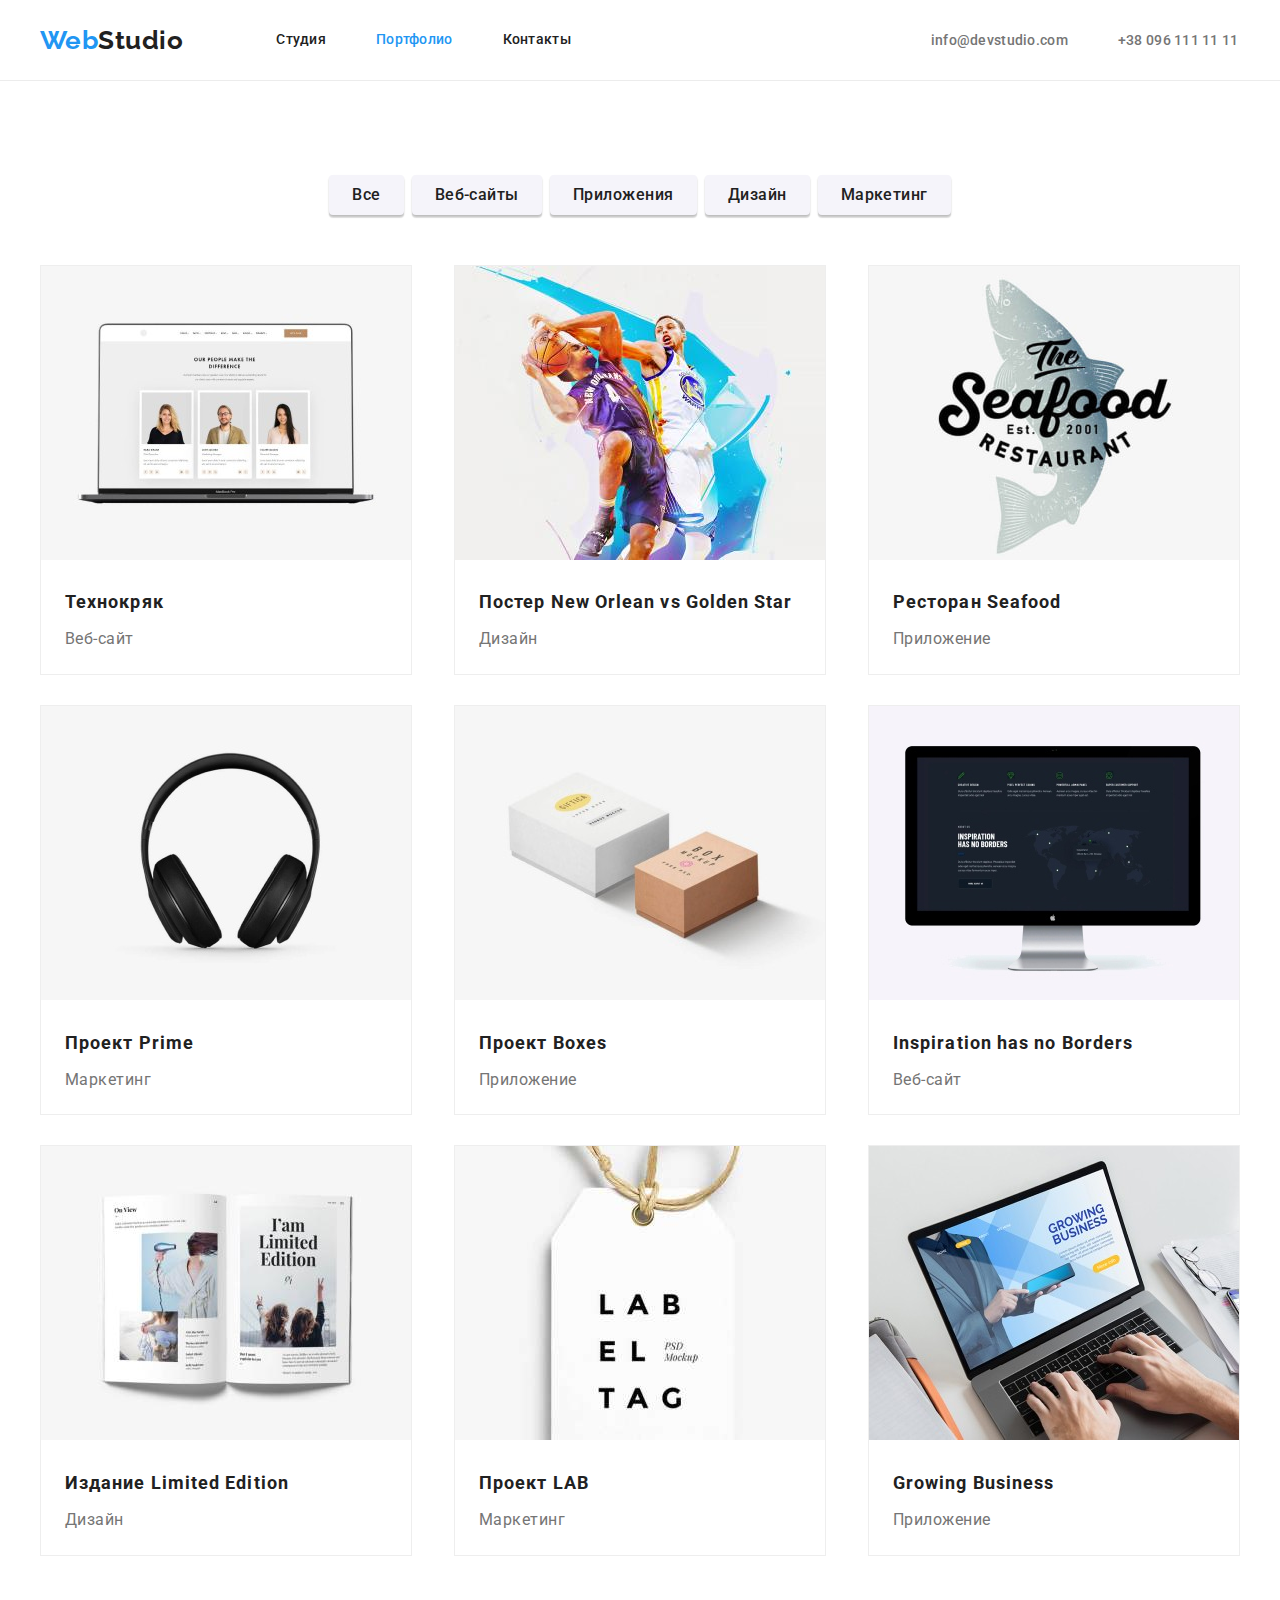
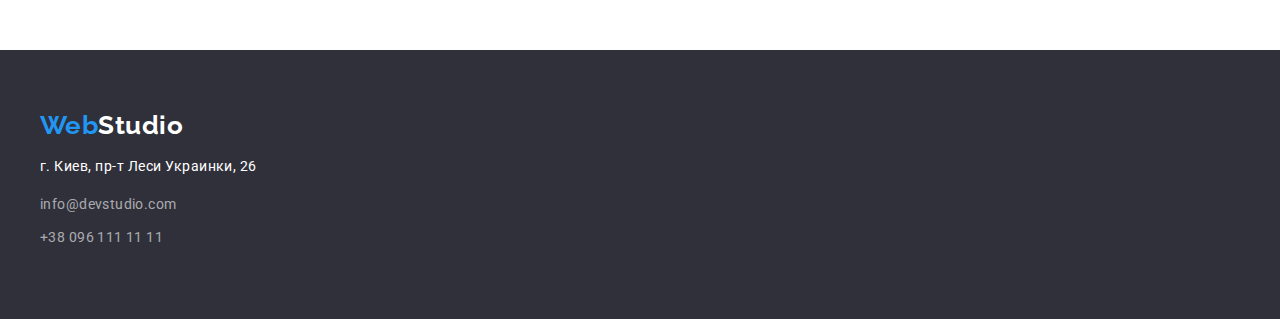
==== portfolio.html @ ea86dcca "Первый вариант сайта" ====
<!DOCTYPE html>
<html lang="en">
<head>
    <meta charset="UTF-8">
    <meta http-equiv="X-UA-Compatible" content="IE=edge">
    <meta name="viewport" content="width=device-width, initial-scale=1.0">
    <title>Portfolio</title>
    <link rel="preconnect" href="https://fonts.googleapis.com">
    <link rel="preconnect" href="https://fonts.gstatic.com" crossorigin>
    <link href="https://fonts.googleapis.com/css2?family=Raleway:wght@700&family=Roboto:wght@400;500;700;900&display=swap"
        rel="stylesheet">
    <link rel="stylesheet" href="https://cdnjs.cloudflare.com/ajax/libs/modern-normalize/1.1.0/modern-normalize.min.css">
    <link rel="stylesheet" href="./css/styles.css">
</head>
<body>
    <!-- Navigation -->
    <header>
        <div class="container main-nav">
            <nav class="site-nav">
                <a class="logo" href="./index.html">
                    <span class="title">Web</span>Studio
                </a>
                <ul class="site-nav list">
                    <li class="item">
                        <a class="link" href="./index.html">Студия</a>
                    </li>
                    <li class="item">
                        <a class="link current" href="./portfolio.html">Портфолио</a>
                    </li>
                    <li class="item">
                        <a class="link" href="">Контакты</a>
                    </li>
                </ul>
            </nav>
            <!-- Contacts -->
            <div class="contacts-container">
                <ul class="contacts contacts-info">
                    <li class="item"><a class="link" href="mailto:info@devstudio.com">info@devstudio.com</a></li>
                    <li class="item"><a class="link" href="tel:+380961111111">+38 096 111 11 11</a></li>
                </ul>
            </div>
        </div>
        <!-- Line -->
        <div class="line"></div>
    </header>
    <main>
        <!-- Main content -->
        <section>
            <!-- Filter of the main content -->
            <div class="container filters-nav">
                <ul class="filters">
                    <li class="column"><button class="tab" type="button">Все</button></li>
                    <li class="column"><button class="tab" type="button">Веб-сайты</button></li>
                    <li class="column"><button class="tab" type="button">Приложения</button></li>
                    <li class="column"><button class="tab" type="button">Дизайн</button></li>
                    <li class="column"><button class="tab" type="button">Маркетинг</button></li>
                </ul>
            </div>
            <!-- Main content -->
            <div class="container">
                <ul class="portfolio-list">
                    <li class="item">
                        <a class="link" href="">
                            <img src="./images/portfolio.jpg" alt="laptop" width="370">
                            <h2 class="title">Технокряк</h2>
                            <p class="text">Веб-сайт</p>
                        </a>
                    </li>
                    <li class="item">
                        <a class="link" href="">
                            <img src="./images/portfolio1.jpg" alt="basketball" width="370">
                            <h2 class="title">Постер New Orlean vs Golden Star</h2>
                            <p class="text">Дизайн</p>
                        </a>
                    </li>
                    <li class="item">
                        <a class="link" href="">
                            <img src="./images/portfolio2.jpg" alt="seafood-label" width="370">
                            <h2 class="title">Ресторан Seafood</h2>
                            <p class="text">Приложение</p>
                        </a>
                    </li>
                    <li class="item">
                        <a class="link" href="">
                            <img src="./images/portfolio3.jpg" alt="headphones" width="370">
                            <h2 class="title">Проект Prime</h2>
                            <p class="text">Маркетинг</p>
                        </a>
                    </li>
                    <li class="item">
                        <a class="link" href="">
                            <img src="./images/portfolio4.jpg" alt="boxes" width="370">
                            <h2 class="title">Проект Boxes</h2>
                            <p class="text">Приложение</p>
                        </a>
                    </li>
                    <li class="item">
                        <a class="link" href="">
                            <img src="./images/portfolio5.jpg" alt="screen" width="370">
                            <h2 class="title">Inspiration has no Borders</h2>
                            <p class="text">Веб-сайт</p>
                        </a>
                    </li>
                    <li class="item">
                        <a class="link" href="">
                            <img src="./images/portfolio6.jpg" alt="book" width="370">
                            <h2 class="title">Издание Limited Edition</h2>
                            <p class="text">Дизайн</p>
                        </a>
                    </li>
                    <li class="item">
                        <a class="link" href="">
                            <img src="./images/portfolio7.jpg" alt="keychain" width="370">
                            <h2 class="title">Проект LAB</h2>
                            <p class="text">Маркетинг</p>
                        </a>
                    </li>
                    <li class="item">
                        <a class="link" href="">
                            <img src="./images/portfolio8.jpg" alt="business-laptop" width="370">
                            <h2 class="title">Growing Business</h2>
                            <p class="text">Приложение</p>
                        </a>
                    </li>
                </ul>
            </div>
        </section>
    </main>  
    <!-- Footer -->
    <footer class="footer">
        <div class="container">
            <a class="logo footer-logo" href="./index.html">
                <span class="title">Web</span>Studio
            </a>
            <address>
                <ul class="contacts page-footer">
                    <li class="item">
                        <p class="text">г. Киев, пр-т Леси Украинки, 26</p>
                    </li>
                    <li class="item">
                        <a class="link contacts-footer" href="mailto:info@devstudio.com">info@devstudio.com</a>
                    </li>
                    <li class="item">
                        <a class="link contacts-footer" href="tel:380961111111">+38 096 111 11 11</a>
                    </li>
                </ul>
            </address>
        </div>
    </footer>
</body>

</html>
---- css/styles.css ----
/* основной цвет текста #757575 */
/* вторичный цвет #212121 */
/* цвет фона #FFFFFF */
/* вторичный цвет фона #2F303A */
/* серый цвет фона для секции #F5F4FA */
/* акцент #2196F3 */

:root {
  --primary-text-color: #757575;
  --title-text-color: #212121;
  --accent-color: #2196f3;
  --primary-white-color: #ffffff;
  --secondary-bg-color: #f5f4fa;
}

body {
  margin: 0;
  background-color: var(--primary-bg-color);
  color: var(--primary-text-color);

  font-family: Roboto, sans-serif;
  letter-spacing: 0.03em;
}

ul {
  padding: 0;
  margin: 0;
  list-style: none;
}

.container {
  width: 1230px;
  margin: 0 auto;
  padding-left: 15px;
  padding-right: 15px;
  /* outline: 2px solid tomato; */
}

/* Logo */

.logo {
  font-family: Raleway, sans-serif;
  color: var(--title-text-color);
  text-decoration: none;

  font-weight: 700;
  font-size: 26px;
  line-height: 1.19;
}

.logo .title {
  color: var(--accent-color);
}

/* Site navigation */

/* Main Nav */

.main-nav {
  display: flex;
  align-items: center;
}

.list {
  margin-left: 93px;
}

.site-nav {
  display: flex;
  align-items: center;
  /* outline: 2px solid #ff0000; */
}

.site-nav .item:not(:last-child) {
  margin-right: 50px;
}

.site-nav .link {
  display: block;
  padding-top: 32px;
  padding-bottom: 32px;

  color: var(--title-text-color);
  text-decoration: none;

  font-weight: 500;
  font-size: 14px;
  line-height: 1.14;
  letter-spacing: 0.02em;
}

.site-nav .link:hover,
.site-nav .link:focus {
  color: var(--accent-color);
}

.site-nav .link.current {
  color: var(--accent-color);
}

/* Line */

.line {
  border-bottom: 1px solid #ececec;
}

/* Contacts */

.contacts-container {
  margin-left: 30%;
  /* outline: 2px solid #000; */
}

.contacts-info {
  display: flex;
}

.contacts-info .item + .item {
  margin-left: 50px;
}

.contacts .link {
  color: var(--primary-text-color);
  text-decoration: none;

  font-weight: 500;
  font-size: 14px;
  line-height: 1.14;
  letter-spacing: 0.02em;
}

.contacts .link:hover,
.contacts .link:focus {
  color: var(--accent-color);
}

/* Hero  */

.hero {
  padding-top: 200px;
  padding-bottom: 200px;
  background-color: #2f303a;
  text-align: center;
}

.hero-title {
  width: 696px;
  margin: 0 auto 30px;

  color: var(--primary-white-color);

  font-weight: 900;
  font-size: 44px;
  line-height: 1.36;
  letter-spacing: 0.06em;

  text-transform: uppercase;
}

/* Buttons */

.button {
  margin-top: 0;
  margin-bottom: 0;

  border-radius: 4px;
  padding: 10px 32px;
  min-width: 200px;

  color: var(--primary-text-color);
  background-color: var(--primary-white-color);
  text-decoration: none;
  text-align: center;
  box-shadow: 0px 4px 4px rgba(0, 0, 0, 0.15);

  font-family: Roboto;
  font-weight: 700;
  font-size: 16px;
  line-height: 1.87;
  letter-spacing: 0.06em;
}

.button.primary {
  background-color: var(--accent-color);
  color: var(--primary-white-color);
  border: 1px solid transparent;
}

.button.primary:hover,
.button.primary:focus {
  background-color: var(--primary-white-color);
  color: var(--accent-color);
}

/* Advantagies */

.section {
  padding-top: 94px;
  padding-bottom: 94px;
}

.feature-list {
  display: flex;
}

.feature-list .item:not(:first-child) {
  margin-left: 30px;
}

.feature-list .item {
  width: 270px;
}

.feature-list .title {
  margin-top: 0;
  margin-bottom: 10px;
  color: var(--title-text-color);

  font-weight: 700;
  font-size: 14px;
  line-height: 1.14;

  text-transform: uppercase;
}

.feature-list .text {
  margin-top: 0;
  margin-bottom: 94px;

  font-size: 14px;
  line-height: 1.71;
}

/* Work examples */

.work-title,
.employees-list .title {
  margin-top: 0;
  margin-bottom: 50px;
  color: var(--title-text-color);

  font-weight: 700;
  font-size: 36px;
  line-height: 1.16;

  text-align: center;
}

.examples {
  display: flex;
}

.examples .item:not(:first-child) {
  margin-left: 30px;
}

/* Employees */

.employees-list {
  background-color: var(--secondary-bg-color);
}

.employee-box {
  display: flex;
}

.employee-box .item:not(:first-child) {
  margin-left: 30px;
}

.employee-box .item {
  background-color: #ffffff;
  box-shadow: 0px 1px 3px rgba(0, 0, 0, 0.12), 0px 1px 1px rgba(0, 0, 0, 0.14),
    0px 2px 1px rgba(0, 0, 0, 0.2);

  border-radius: 0px 0px 4px 4px;
}

.employee-name {
  color: var(--title-text-color);

  font-weight: 500;
  font-size: 16px;
  line-height: 1.18;

  text-align: center;
}

.employee-position {
  font-size: 16px;
  line-height: 1.18;

  text-align: center;
}

/* Footer styles */

.footer {
  padding-top: 60px;
  padding-bottom: 60px;
  background-color: #2f303a;
}

.footer .footer-logo {
  margin-bottom: 20px;
  color: var(--primary-white-color);
}

.page-footer .item {
  margin-bottom: 9px;
}

.footer .text {
  color: var(--primary-white-color);

  font-style: normal;
  font-size: 14px;
  line-height: 1.71;
}

.contacts .contacts-footer {
  text-decoration: none;

  font-style: normal;
  font-weight: 400;
  font-size: 14px;
  line-height: 1.71;
  letter-spacing: 0.03em;

  color: rgba(255, 255, 255, 0.6);
}

/* Portfolio Styles */

.portfolio-list .title {
  color: var(--title-text-color);
}

.portfolio-list .text {
  color: var(--primary-text-color);
}

/* Filters of the main content */

.filters-nav {
  display: flex;
  justify-content: center;
  padding-top: 94px;
}

.filters {
  display: flex;
  margin-bottom: 50px;
}

.filters .tab:hover,
.filters .tab:focus {
  background-color: var(--accent-color);
  color: var(--primary-white-color);
}

.tab {
  box-shadow: 0px 3px 1px rgba(0, 0, 0, 0.1), 0px 1px 2px rgba(0, 0, 0, 0.08),
    0px 2px 2px rgba(0, 0, 0, 0.12);

  border: 1px solid transparent;
  border-radius: 4px;
  min-width: 73px;
  padding: 6px 22px;

  background-color: #f5f4fa;
  color: var(--title-text-color);
  font-family: inherit;

  font-weight: 500;
  font-size: 16px;
  line-height: 1.62;
  letter-spacing: 0.03em;

  cursor: pointer;
}

.column:not(:first-child) {
  margin-left: 8px;
}

/* Main content */

.portfolio-list {
  display: flex;
  flex-wrap: wrap;
  justify-content: space-between;
  padding-bottom: 94px;
  /* margin-bottom: 94px; */
}

.portfolio-list .item {
  border: 1px solid #eeeeee;
  background: #ffffff;
}

.portfolio-list .item:not(:nth-last-child(-n + 3)) {
  margin-bottom: 30px;
}

.portfolio-list .link {
  text-decoration: none;
}

.portfolio-list .title {
  margin: 20px 24px 4px;

  font-weight: 700;
  font-size: 18px;
  line-height: 2;
  letter-spacing: 0.06em;
}

.portfolio-list .text {
  margin: 0 24px 20px;

  font-size: 16px;
  line-height: 1.87;
}
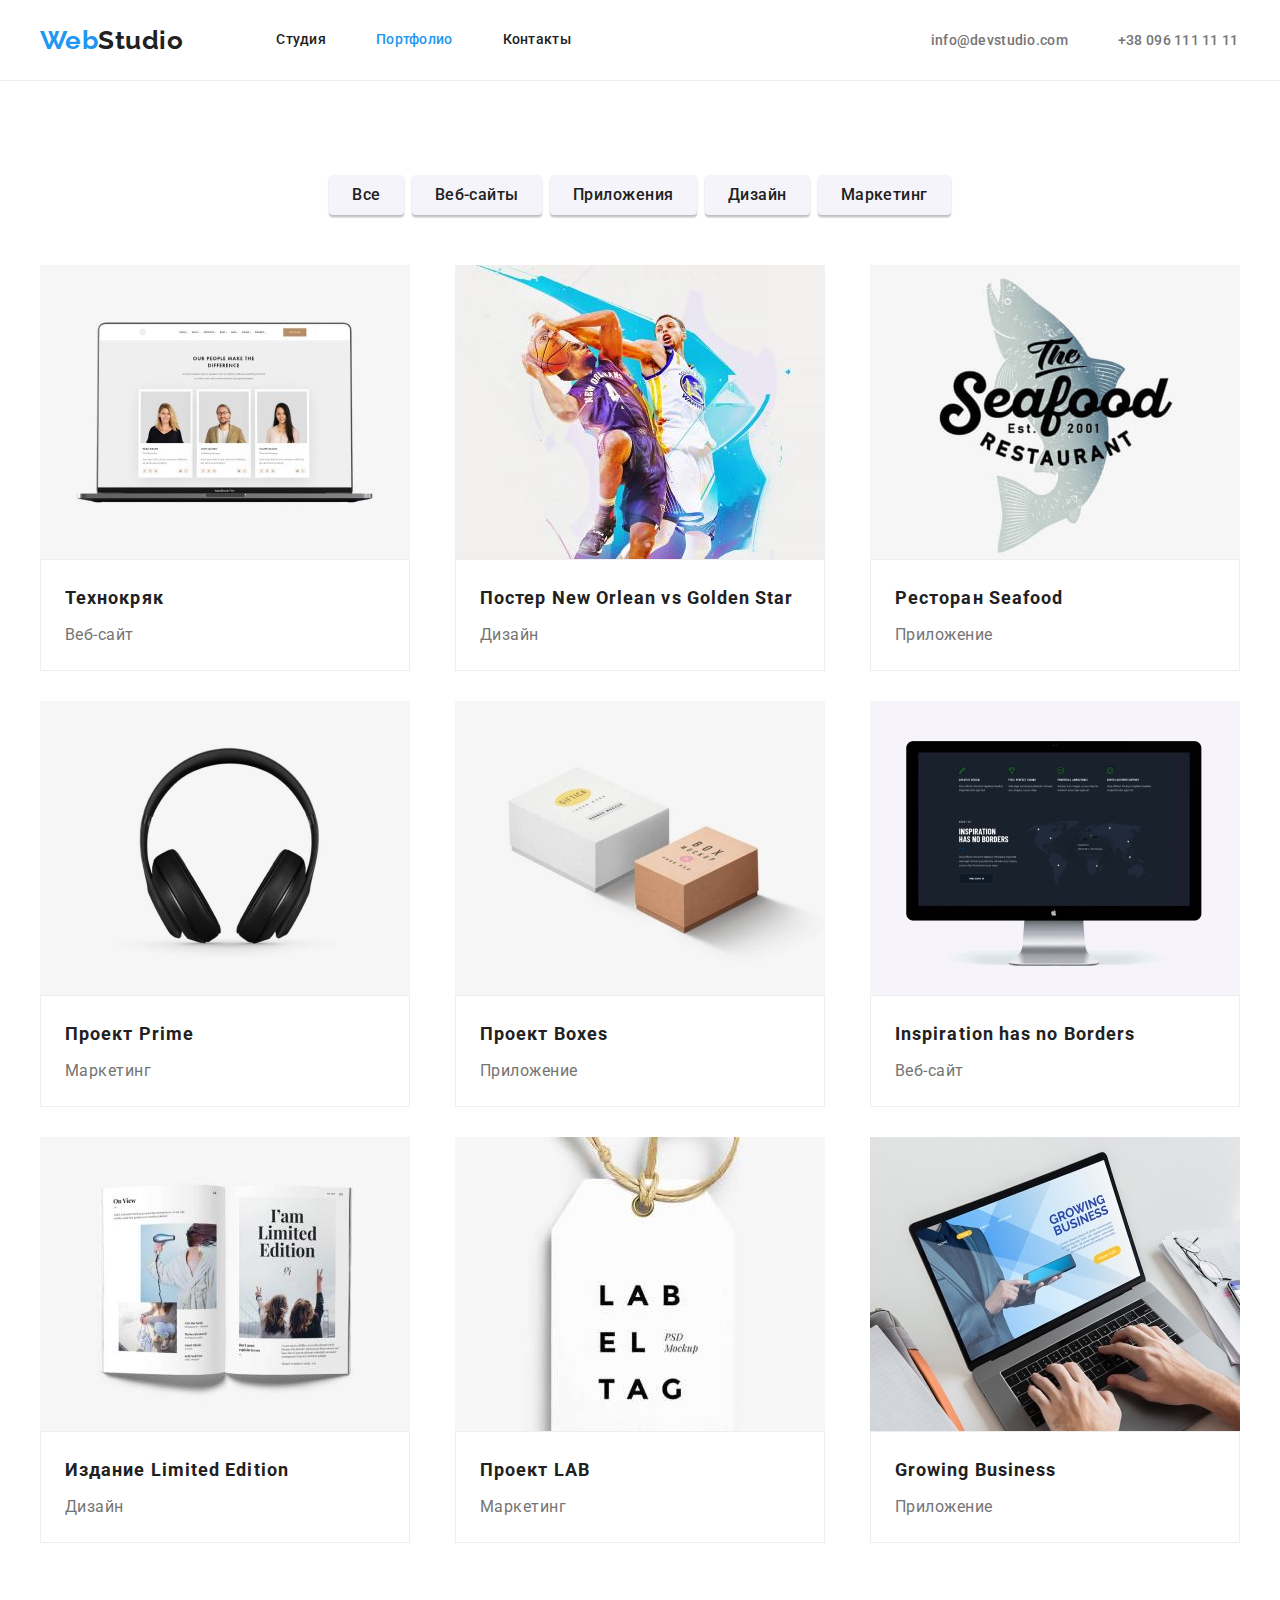
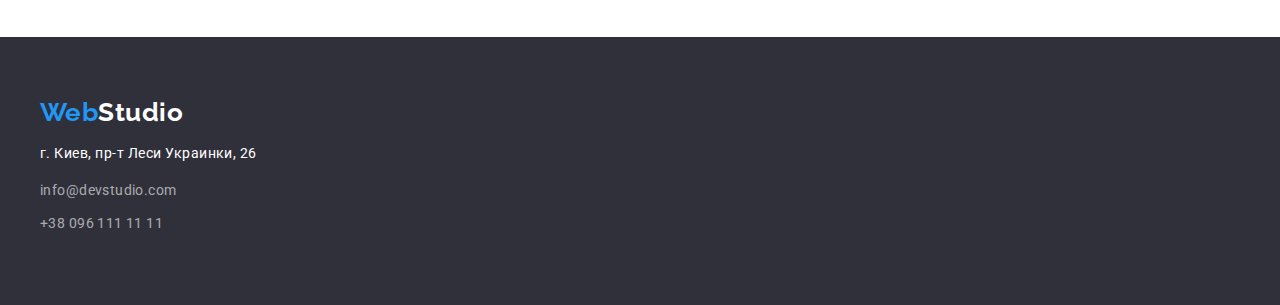
==== commit 3e3f7c46: "Добавляет рамку в описание картинок" ====
--- a/portfolio.html
+++ b/portfolio.html
@@ -61,65 +61,83 @@
                 <ul class="portfolio-list">
                     <li class="item">
                         <a class="link" href="">
-                            <img src="./images/portfolio.jpg" alt="laptop" width="370">
-                            <h2 class="title">Технокряк</h2>
-                            <p class="text">Веб-сайт</p>
+                            <img class="card" src="./images/portfolio.jpg" alt="laptop" width="370">
+                            <div class="border">
+                                <h2 class="title">Технокряк</h2>
+                                <p class="text">Веб-сайт</p>
+                            </div>
                         </a>
                     </li>
                     <li class="item">
                         <a class="link" href="">
-                            <img src="./images/portfolio1.jpg" alt="basketball" width="370">
-                            <h2 class="title">Постер New Orlean vs Golden Star</h2>
-                            <p class="text">Дизайн</p>
+                            <img class="card" src="./images/portfolio1.jpg" alt="basketball" width="370">
+                            <div class="border">
+                                <h2 class="title">Постер New Orlean vs Golden Star</h2>
+                                <p class="text">Дизайн</p>
+                            </div>  
                         </a>
                     </li>
                     <li class="item">
                         <a class="link" href="">
-                            <img src="./images/portfolio2.jpg" alt="seafood-label" width="370">
-                            <h2 class="title">Ресторан Seafood</h2>
-                            <p class="text">Приложение</p>
+                            <img class="card" src="./images/portfolio2.jpg" alt="seafood-label" width="370">
+                            <div class="border">
+                                <h2 class="title">Ресторан Seafood</h2>
+                                <p class="text">Приложение</p>
+                            </div>
                         </a>
                     </li>
                     <li class="item">
                         <a class="link" href="">
-                            <img src="./images/portfolio3.jpg" alt="headphones" width="370">
-                            <h2 class="title">Проект Prime</h2>
-                            <p class="text">Маркетинг</p>
+                            <img class="card" src="./images/portfolio3.jpg" alt="headphones" width="370">
+                            <div class="border">
+                                <h2 class="title">Проект Prime</h2>
+                                <p class="text">Маркетинг</p>
+                            </div>
                         </a>
                     </li>
                     <li class="item">
                         <a class="link" href="">
-                            <img src="./images/portfolio4.jpg" alt="boxes" width="370">
-                            <h2 class="title">Проект Boxes</h2>
-                            <p class="text">Приложение</p>
+                            <img class="card" src="./images/portfolio4.jpg" alt="boxes" width="370">
+                            <div class="border">
+                                <h2 class="title">Проект Boxes</h2>
+                                <p class="text">Приложение</p>
+                            </div>
                         </a>
                     </li>
                     <li class="item">
                         <a class="link" href="">
-                            <img src="./images/portfolio5.jpg" alt="screen" width="370">
-                            <h2 class="title">Inspiration has no Borders</h2>
-                            <p class="text">Веб-сайт</p>
+                            <img class="card" src="./images/portfolio5.jpg" alt="screen" width="370">
+                            <div class="border">
+                                <h2 class="title">Inspiration has no Borders</h2>
+                                <p class="text">Веб-сайт</p>
+                            </div>
                         </a>
                     </li>
                     <li class="item">
                         <a class="link" href="">
-                            <img src="./images/portfolio6.jpg" alt="book" width="370">
-                            <h2 class="title">Издание Limited Edition</h2>
-                            <p class="text">Дизайн</p>
+                            <img class="card" src="./images/portfolio6.jpg" alt="book" width="370">
+                            <div class="border">
+                                <h2 class="title">Издание Limited Edition</h2>
+                                <p class="text">Дизайн</p>
+                            </div>
                         </a>
                     </li>
                     <li class="item">
                         <a class="link" href="">
-                            <img src="./images/portfolio7.jpg" alt="keychain" width="370">
-                            <h2 class="title">Проект LAB</h2>
-                            <p class="text">Маркетинг</p>
+                            <img class="card" src="./images/portfolio7.jpg" alt="keychain" width="370">
+                            <div class="border">
+                                <h2 class="title">Проект LAB</h2>
+                                <p class="text">Маркетинг</p>
+                            </div>
                         </a>
                     </li>
                     <li class="item">
                         <a class="link" href="">
-                            <img src="./images/portfolio8.jpg" alt="business-laptop" width="370">
-                            <h2 class="title">Growing Business</h2>
-                            <p class="text">Приложение</p>
+                            <img class="card" src="./images/portfolio8.jpg" alt="business-laptop" width="370">
+                            <div class="border">
+                                <h2 class="title">Growing Business</h2>
+                                <p class="text">Приложение</p>
+                            </div>
                         </a>
                     </li>
                 </ul>
--- a/css/styles.css
+++ b/css/styles.css
@@ -332,14 +332,6 @@
 
 /* Portfolio Styles */
 
-.portfolio-list .title {
-  color: var(--title-text-color);
-}
-
-.portfolio-list .text {
-  color: var(--primary-text-color);
-}
-
 /* Filters of the main content */
 
 .filters-nav {
@@ -386,6 +378,14 @@
 
 /* Main content */
 
+.portfolio-list .title {
+  color: var(--title-text-color);
+}
+
+.portfolio-list .text {
+  color: var(--primary-text-color);
+}
+
 .portfolio-list {
   display: flex;
   flex-wrap: wrap;
@@ -395,7 +395,6 @@
 }
 
 .portfolio-list .item {
-  border: 1px solid #eeeeee;
   background: #ffffff;
 }
 
@@ -405,6 +404,10 @@
 
 .portfolio-list .link {
   text-decoration: none;
+}
+
+.portfolio-list .card {
+  display: block;
 }
 
 .portfolio-list .title {
@@ -422,3 +425,7 @@
   font-size: 16px;
   line-height: 1.87;
 }
+
+.portfolio-list .border {
+  border: 1px solid #eeeeee;
+}
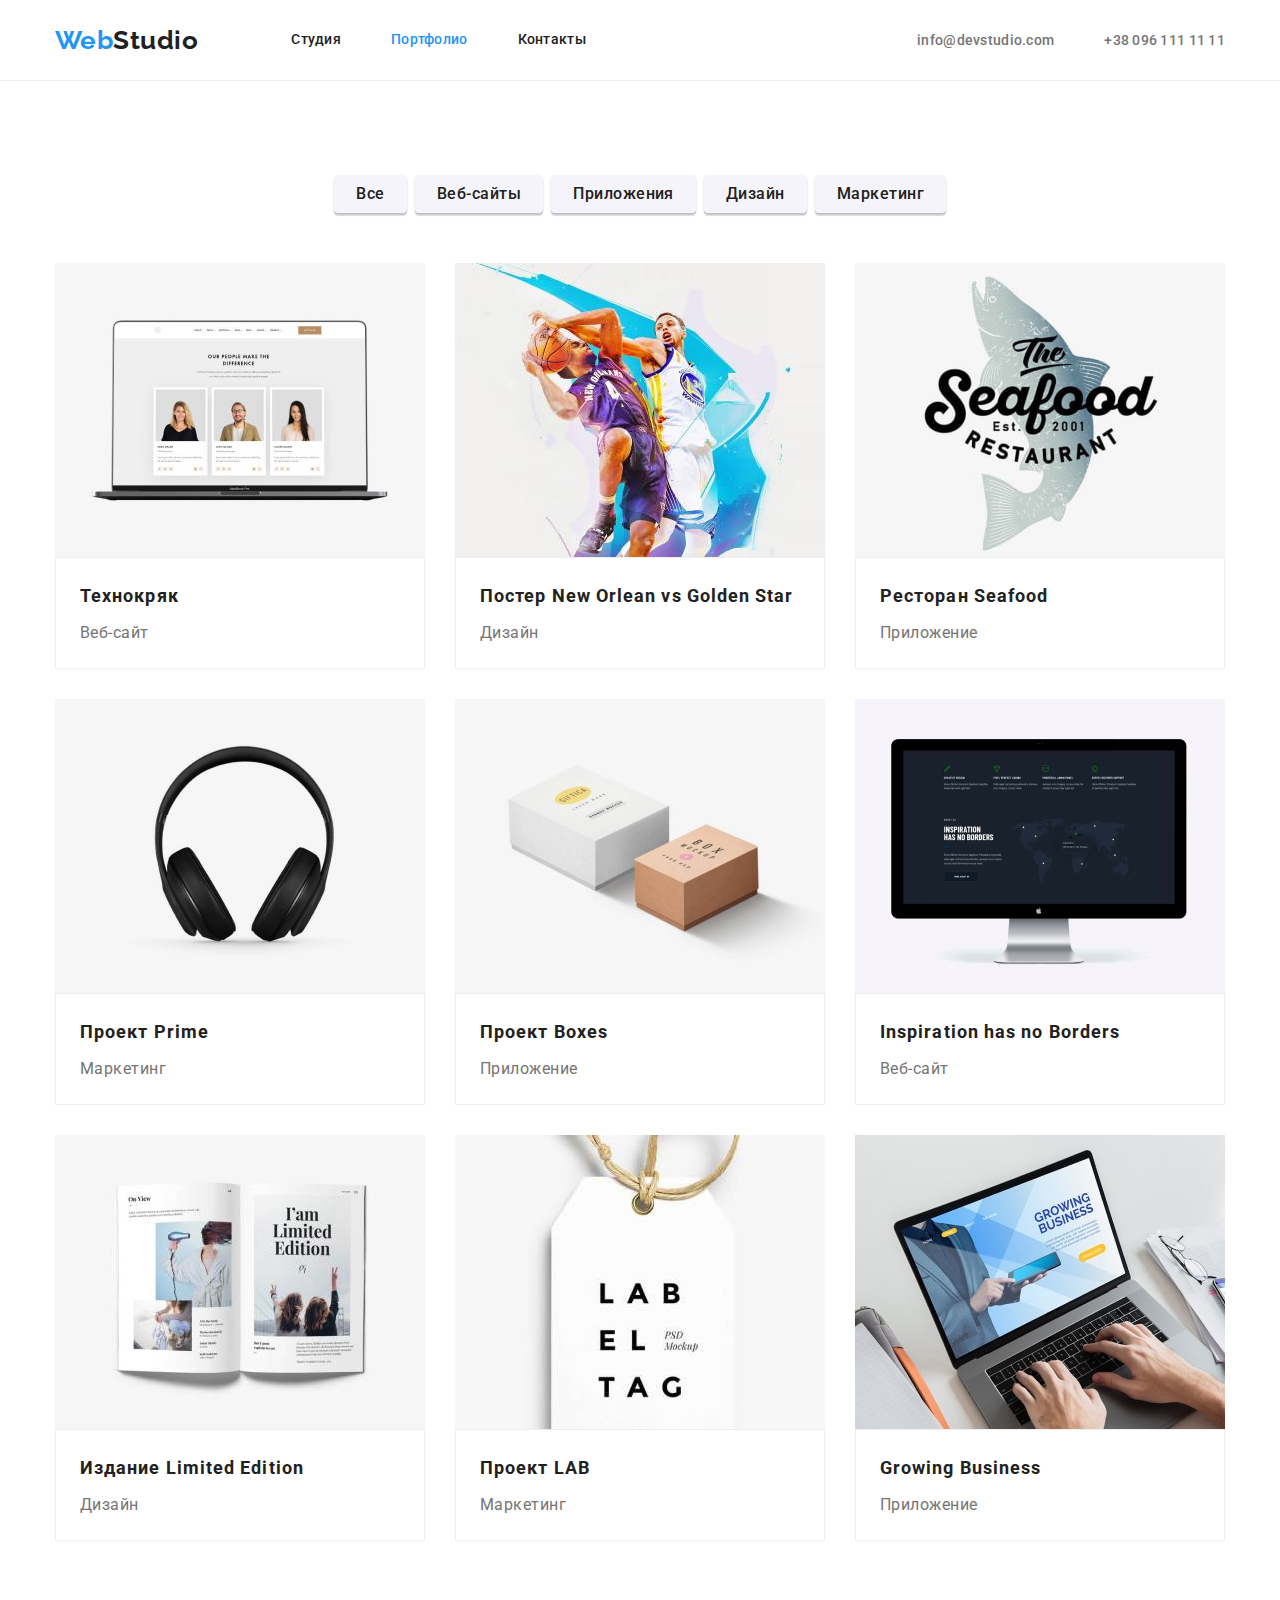
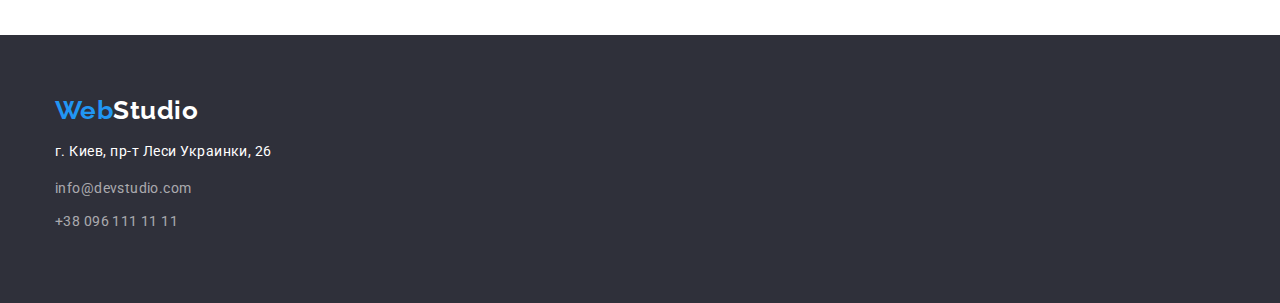
==== commit 3bffb9af: "Делает правки в меню навигации" ====
--- a/portfolio.html
+++ b/portfolio.html
@@ -1,170 +1,174 @@
 <!DOCTYPE html>
 <html lang="en">
-<head>
-    <meta charset="UTF-8">
-    <meta http-equiv="X-UA-Compatible" content="IE=edge">
-    <meta name="viewport" content="width=device-width, initial-scale=1.0">
+  <head>
+    <meta charset="UTF-8" />
+    <meta http-equiv="X-UA-Compatible" content="IE=edge" />
+    <meta name="viewport" content="width=device-width, initial-scale=1.0" />
     <title>Portfolio</title>
-    <link rel="preconnect" href="https://fonts.googleapis.com">
-    <link rel="preconnect" href="https://fonts.gstatic.com" crossorigin>
-    <link href="https://fonts.googleapis.com/css2?family=Raleway:wght@700&family=Roboto:wght@400;500;700;900&display=swap"
-        rel="stylesheet">
-    <link rel="stylesheet" href="https://cdnjs.cloudflare.com/ajax/libs/modern-normalize/1.1.0/modern-normalize.min.css">
-    <link rel="stylesheet" href="./css/styles.css">
-</head>
-<body>
+    <link rel="preconnect" href="https://fonts.googleapis.com" />
+    <link rel="preconnect" href="https://fonts.gstatic.com" crossorigin />
+    <link
+      href="https://fonts.googleapis.com/css2?family=Raleway:wght@700&family=Roboto:wght@400;500;700;900&display=swap"
+      rel="stylesheet"
+    />
+    <link
+      rel="stylesheet"
+      href="https://cdnjs.cloudflare.com/ajax/libs/modern-normalize/1.1.0/modern-normalize.min.css"
+    />
+    <link rel="stylesheet" href="./css/styles.css" />
+  </head>
+  <body>
     <!-- Navigation -->
     <header>
-        <div class="container main-nav">
-            <nav class="site-nav">
-                <a class="logo" href="./index.html">
-                    <span class="title">Web</span>Studio
-                </a>
-                <ul class="site-nav list">
-                    <li class="item">
-                        <a class="link" href="./index.html">Студия</a>
-                    </li>
-                    <li class="item">
-                        <a class="link current" href="./portfolio.html">Портфолио</a>
-                    </li>
-                    <li class="item">
-                        <a class="link" href="">Контакты</a>
-                    </li>
-                </ul>
-            </nav>
-            <!-- Contacts -->
-            <div class="contacts-container">
-                <ul class="contacts contacts-info">
-                    <li class="item"><a class="link" href="mailto:info@devstudio.com">info@devstudio.com</a></li>
-                    <li class="item"><a class="link" href="tel:+380961111111">+38 096 111 11 11</a></li>
-                </ul>
-            </div>
+      <div class="container main-nav">
+        <nav class="site-nav">
+          <a class="logo" href="./index.html"> <span class="title">Web</span>Studio </a>
+          <ul class="site-nav site-nav-list">
+            <li class="item">
+              <a class="link" href="./index.html">Студия</a>
+            </li>
+            <li class="item">
+              <a class="link current" href="./portfolio.html">Портфолио</a>
+            </li>
+            <li class="item">
+              <a class="link" href="">Контакты</a>
+            </li>
+          </ul>
+        </nav>
+        <!-- Contacts -->
+        <div class="contacts-container">
+          <ul class="contacts contacts-info">
+            <li class="item">
+              <a class="link" href="mailto:info@devstudio.com">info@devstudio.com</a>
+            </li>
+            <li class="item"><a class="link" href="tel:+380961111111">+38 096 111 11 11</a></li>
+          </ul>
         </div>
-        <!-- Line -->
-        <div class="line"></div>
+      </div>
+      <!-- Line -->
+      <div class="line"></div>
     </header>
     <main>
+      <!-- Main content -->
+      <section class="main-content">
+        <!-- Filter of the main content -->
+        <div class="container filters-nav">
+          <ul class="filters">
+            <li class="column"><button class="tab" type="button">Все</button></li>
+            <li class="column"><button class="tab" type="button">Веб-сайты</button></li>
+            <li class="column"><button class="tab" type="button">Приложения</button></li>
+            <li class="column"><button class="tab" type="button">Дизайн</button></li>
+            <li class="column"><button class="tab" type="button">Маркетинг</button></li>
+          </ul>
+        </div>
         <!-- Main content -->
-        <section>
-            <!-- Filter of the main content -->
-            <div class="container filters-nav">
-                <ul class="filters">
-                    <li class="column"><button class="tab" type="button">Все</button></li>
-                    <li class="column"><button class="tab" type="button">Веб-сайты</button></li>
-                    <li class="column"><button class="tab" type="button">Приложения</button></li>
-                    <li class="column"><button class="tab" type="button">Дизайн</button></li>
-                    <li class="column"><button class="tab" type="button">Маркетинг</button></li>
-                </ul>
-            </div>
-            <!-- Main content -->
-            <div class="container">
-                <ul class="portfolio-list">
-                    <li class="item">
-                        <a class="link" href="">
-                            <img class="card" src="./images/portfolio.jpg" alt="laptop" width="370">
-                            <div class="border">
-                                <h2 class="title">Технокряк</h2>
-                                <p class="text">Веб-сайт</p>
-                            </div>
-                        </a>
-                    </li>
-                    <li class="item">
-                        <a class="link" href="">
-                            <img class="card" src="./images/portfolio1.jpg" alt="basketball" width="370">
-                            <div class="border">
-                                <h2 class="title">Постер New Orlean vs Golden Star</h2>
-                                <p class="text">Дизайн</p>
-                            </div>  
-                        </a>
-                    </li>
-                    <li class="item">
-                        <a class="link" href="">
-                            <img class="card" src="./images/portfolio2.jpg" alt="seafood-label" width="370">
-                            <div class="border">
-                                <h2 class="title">Ресторан Seafood</h2>
-                                <p class="text">Приложение</p>
-                            </div>
-                        </a>
-                    </li>
-                    <li class="item">
-                        <a class="link" href="">
-                            <img class="card" src="./images/portfolio3.jpg" alt="headphones" width="370">
-                            <div class="border">
-                                <h2 class="title">Проект Prime</h2>
-                                <p class="text">Маркетинг</p>
-                            </div>
-                        </a>
-                    </li>
-                    <li class="item">
-                        <a class="link" href="">
-                            <img class="card" src="./images/portfolio4.jpg" alt="boxes" width="370">
-                            <div class="border">
-                                <h2 class="title">Проект Boxes</h2>
-                                <p class="text">Приложение</p>
-                            </div>
-                        </a>
-                    </li>
-                    <li class="item">
-                        <a class="link" href="">
-                            <img class="card" src="./images/portfolio5.jpg" alt="screen" width="370">
-                            <div class="border">
-                                <h2 class="title">Inspiration has no Borders</h2>
-                                <p class="text">Веб-сайт</p>
-                            </div>
-                        </a>
-                    </li>
-                    <li class="item">
-                        <a class="link" href="">
-                            <img class="card" src="./images/portfolio6.jpg" alt="book" width="370">
-                            <div class="border">
-                                <h2 class="title">Издание Limited Edition</h2>
-                                <p class="text">Дизайн</p>
-                            </div>
-                        </a>
-                    </li>
-                    <li class="item">
-                        <a class="link" href="">
-                            <img class="card" src="./images/portfolio7.jpg" alt="keychain" width="370">
-                            <div class="border">
-                                <h2 class="title">Проект LAB</h2>
-                                <p class="text">Маркетинг</p>
-                            </div>
-                        </a>
-                    </li>
-                    <li class="item">
-                        <a class="link" href="">
-                            <img class="card" src="./images/portfolio8.jpg" alt="business-laptop" width="370">
-                            <div class="border">
-                                <h2 class="title">Growing Business</h2>
-                                <p class="text">Приложение</p>
-                            </div>
-                        </a>
-                    </li>
-                </ul>
-            </div>
-        </section>
-    </main>  
+        <div class="container">
+          <ul class="portfolio-list">
+            <li class="item">
+              <a class="link" href="">
+                <img class="card" src="./images/portfolio.jpg" alt="laptop" width="370" />
+                <div class="border">
+                  <h2 class="title">Технокряк</h2>
+                  <p class="text">Веб-сайт</p>
+                </div>
+              </a>
+            </li>
+            <li class="item">
+              <a class="link" href="">
+                <img class="card" src="./images/portfolio1.jpg" alt="basketball" width="370" />
+                <div class="border">
+                  <h2 class="title">Постер New Orlean vs Golden Star</h2>
+                  <p class="text">Дизайн</p>
+                </div>
+              </a>
+            </li>
+            <li class="item">
+              <a class="link" href="">
+                <img class="card" src="./images/portfolio2.jpg" alt="seafood-label" width="370" />
+                <div class="border">
+                  <h2 class="title">Ресторан Seafood</h2>
+                  <p class="text">Приложение</p>
+                </div>
+              </a>
+            </li>
+            <li class="item">
+              <a class="link" href="">
+                <img class="card" src="./images/portfolio3.jpg" alt="headphones" width="370" />
+                <div class="border">
+                  <h2 class="title">Проект Prime</h2>
+                  <p class="text">Маркетинг</p>
+                </div>
+              </a>
+            </li>
+            <li class="item">
+              <a class="link" href="">
+                <img class="card" src="./images/portfolio4.jpg" alt="boxes" width="370" />
+                <div class="border">
+                  <h2 class="title">Проект Boxes</h2>
+                  <p class="text">Приложение</p>
+                </div>
+              </a>
+            </li>
+            <li class="item">
+              <a class="link" href="">
+                <img class="card" src="./images/portfolio5.jpg" alt="screen" width="370" />
+                <div class="border">
+                  <h2 class="title">Inspiration has no Borders</h2>
+                  <p class="text">Веб-сайт</p>
+                </div>
+              </a>
+            </li>
+            <li class="item">
+              <a class="link" href="">
+                <img class="card" src="./images/portfolio6.jpg" alt="book" width="370" />
+                <div class="border">
+                  <h2 class="title">Издание Limited Edition</h2>
+                  <p class="text">Дизайн</p>
+                </div>
+              </a>
+            </li>
+            <li class="item">
+              <a class="link" href="">
+                <img class="card" src="./images/portfolio7.jpg" alt="keychain" width="370" />
+                <div class="border">
+                  <h2 class="title">Проект LAB</h2>
+                  <p class="text">Маркетинг</p>
+                </div>
+              </a>
+            </li>
+            <li class="item">
+              <a class="link" href="">
+                <img class="card" src="./images/portfolio8.jpg" alt="business-laptop" width="370" />
+                <div class="border">
+                  <h2 class="title">Growing Business</h2>
+                  <p class="text">Приложение</p>
+                </div>
+              </a>
+            </li>
+          </ul>
+        </div>
+      </section>
+    </main>
     <!-- Footer -->
     <footer class="footer">
-        <div class="container">
-            <a class="logo footer-logo" href="./index.html">
-                <span class="title">Web</span>Studio
-            </a>
-            <address>
-                <ul class="contacts page-footer">
-                    <li class="item">
-                        <p class="text">г. Киев, пр-т Леси Украинки, 26</p>
-                    </li>
-                    <li class="item">
-                        <a class="link contacts-footer" href="mailto:info@devstudio.com">info@devstudio.com</a>
-                    </li>
-                    <li class="item">
-                        <a class="link contacts-footer" href="tel:380961111111">+38 096 111 11 11</a>
-                    </li>
-                </ul>
-            </address>
-        </div>
+      <div class="container">
+        <a class="logo footer-logo" href="./index.html"> <span class="title">Web</span>Studio </a>
+        <address>
+          <ul class="contacts page-footer">
+            <li class="item">
+              <p class="text">г. Киев, пр-т Леси Украинки, 26</p>
+            </li>
+            <li class="item">
+              <a class="link contacts-footer" href="mailto:info@devstudio.com"
+                >info@devstudio.com</a
+              >
+            </li>
+            <li class="item">
+              <a class="link contacts-footer" href="tel:380961111111">+38 096 111 11 11</a>
+            </li>
+          </ul>
+        </address>
+      </div>
     </footer>
-</body>
-
-</html>+  </body>
+</html>
--- a/css/styles.css
+++ b/css/styles.css
@@ -29,7 +29,7 @@
 }
 
 .container {
-  width: 1230px;
+  width: 1200px;
   margin: 0 auto;
   padding-left: 15px;
   padding-right: 15px;
@@ -52,23 +52,23 @@
   color: var(--accent-color);
 }
 
+/* Main Nav */
+
+.main-nav {
+  display: flex;
+  align-items: center;
+}
+
 /* Site navigation */
-
-/* Main Nav */
-
-.main-nav {
-  display: flex;
-  align-items: center;
-}
-
-.list {
-  margin-left: 93px;
-}
 
 .site-nav {
   display: flex;
   align-items: center;
   /* outline: 2px solid #ff0000; */
+}
+
+.site-nav-list {
+  margin-left: 93px;
 }
 
 .site-nav .item:not(:last-child) {
@@ -107,7 +107,7 @@
 /* Contacts */
 
 .contacts-container {
-  margin-left: 30%;
+  margin-left: auto;
   /* outline: 2px solid #000; */
 }
 
@@ -183,7 +183,7 @@
 .button.primary {
   background-color: var(--accent-color);
   color: var(--primary-white-color);
-  border: 1px solid transparent;
+  border: 0;
 }
 
 .button.primary:hover,
@@ -250,6 +250,10 @@
   display: flex;
 }
 
+.examples .img {
+  display: block;
+}
+
 .examples .item:not(:first-child) {
   margin-left: 30px;
 }
@@ -334,15 +338,19 @@
 
 /* Filters of the main content */
 
+.main-content {
+  padding-top: 94px;
+  padding-bottom: 94px;
+}
+
 .filters-nav {
   display: flex;
   justify-content: center;
-  padding-top: 94px;
+  margin-bottom: 50px;
 }
 
 .filters {
   display: flex;
-  margin-bottom: 50px;
 }
 
 .filters .tab:hover,
@@ -355,7 +363,7 @@
   box-shadow: 0px 3px 1px rgba(0, 0, 0, 0.1), 0px 1px 2px rgba(0, 0, 0, 0.08),
     0px 2px 2px rgba(0, 0, 0, 0.12);
 
-  border: 1px solid transparent;
+  border: 0;
   border-radius: 4px;
   min-width: 73px;
   padding: 6px 22px;
@@ -368,6 +376,7 @@
   font-size: 16px;
   line-height: 1.62;
   letter-spacing: 0.03em;
+  text-align: center;
 
   cursor: pointer;
 }
@@ -390,7 +399,6 @@
   display: flex;
   flex-wrap: wrap;
   justify-content: space-between;
-  padding-bottom: 94px;
   /* margin-bottom: 94px; */
 }
 
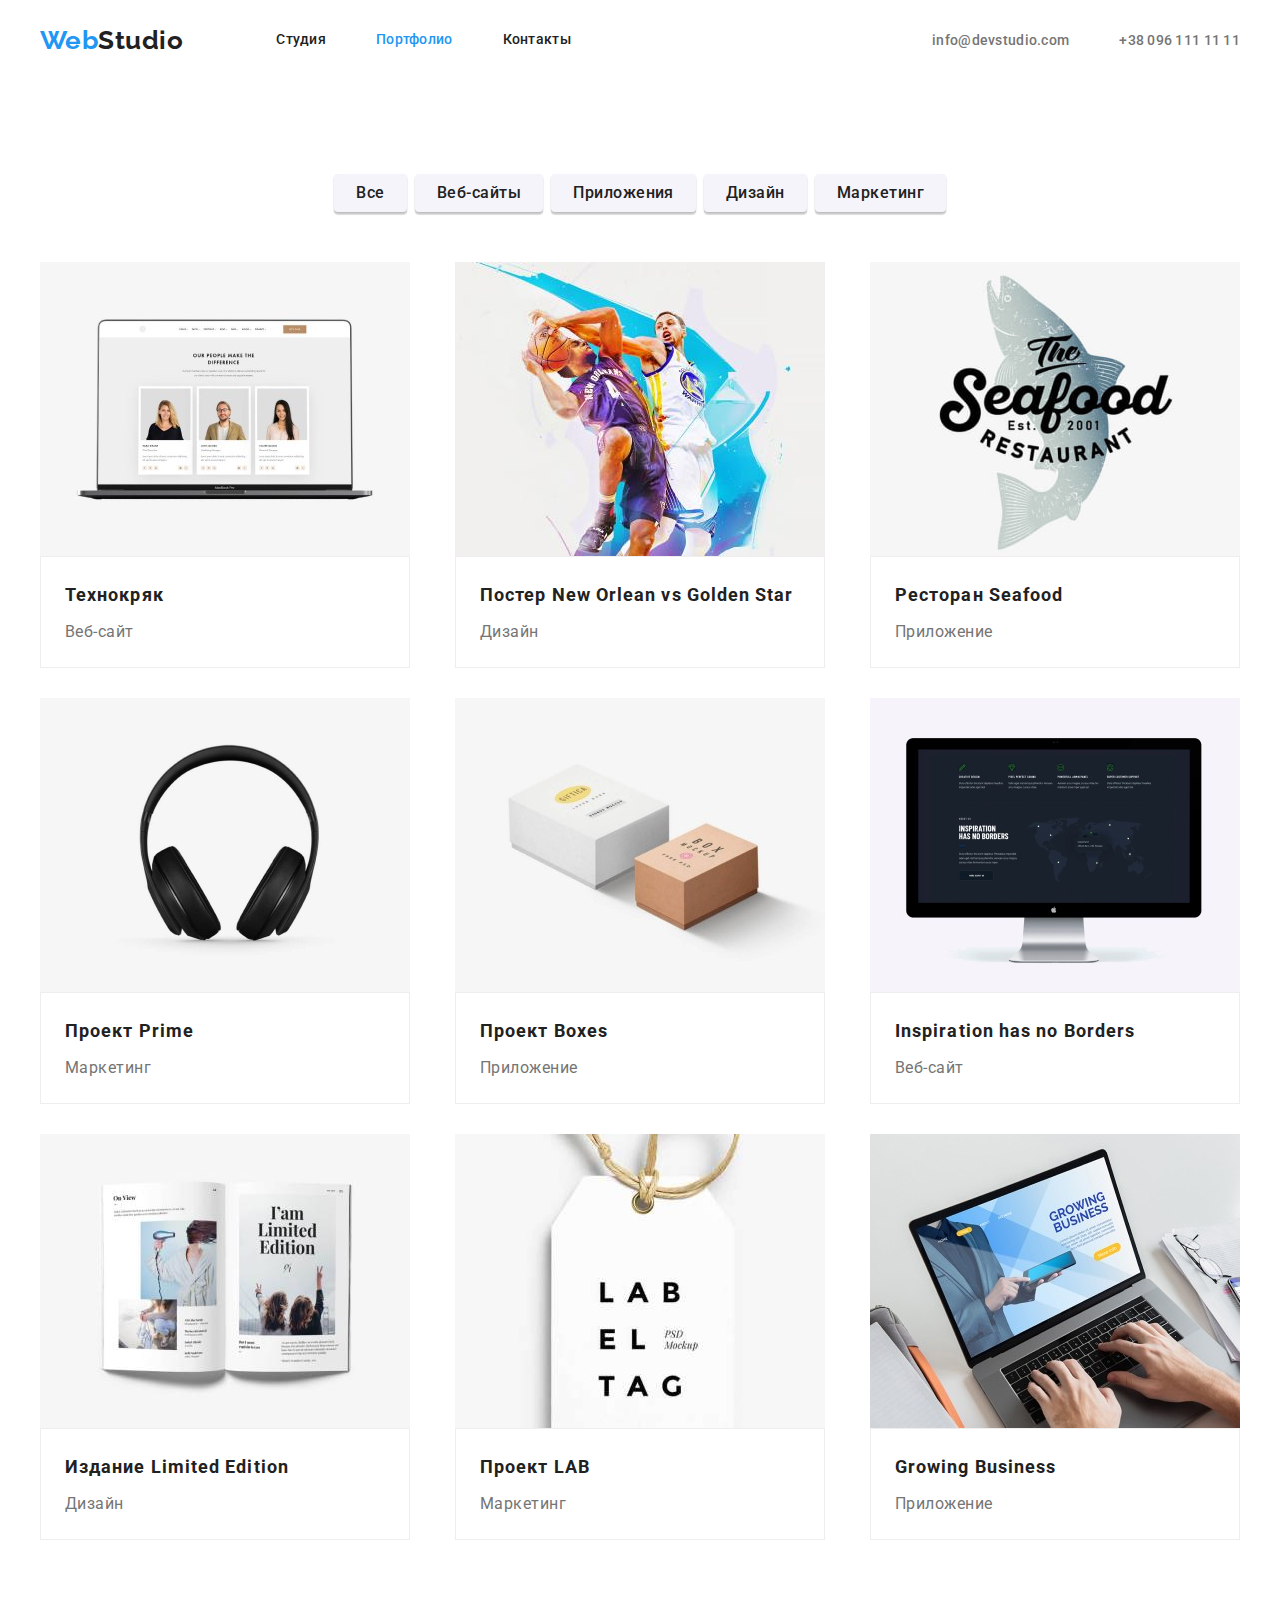
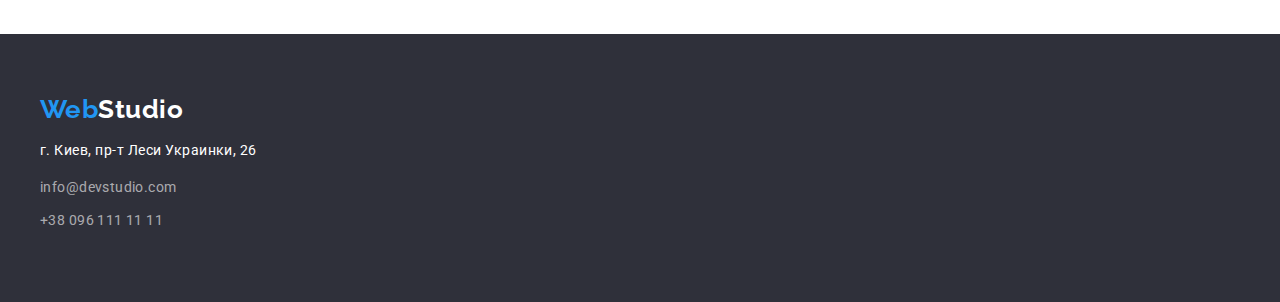
==== commit 99e4835a: "Добавляет фон герою страницы" ====
--- a/portfolio.html
+++ b/portfolio.html
@@ -41,12 +41,12 @@
             <li class="item">
               <a class="link" href="mailto:info@devstudio.com">info@devstudio.com</a>
             </li>
-            <li class="item"><a class="link" href="tel:+380961111111">+38 096 111 11 11</a></li>
+            <li class="item">
+              <a class="link" href="tel:+380961111111">+38 096 111 11 11</a>
+            </li>
           </ul>
         </div>
       </div>
-      <!-- Line -->
-      <div class="line"></div>
     </header>
     <main>
       <!-- Main content -->
@@ -54,11 +54,21 @@
         <!-- Filter of the main content -->
         <div class="container filters-nav">
           <ul class="filters">
-            <li class="column"><button class="tab" type="button">Все</button></li>
-            <li class="column"><button class="tab" type="button">Веб-сайты</button></li>
-            <li class="column"><button class="tab" type="button">Приложения</button></li>
-            <li class="column"><button class="tab" type="button">Дизайн</button></li>
-            <li class="column"><button class="tab" type="button">Маркетинг</button></li>
+            <li class="column">
+              <button class="tab" type="button">Все</button>
+            </li>
+            <li class="column">
+              <button class="tab" type="button">Веб-сайты</button>
+            </li>
+            <li class="column">
+              <button class="tab" type="button">Приложения</button>
+            </li>
+            <li class="column">
+              <button class="tab" type="button">Дизайн</button>
+            </li>
+            <li class="column">
+              <button class="tab" type="button">Маркетинг</button>
+            </li>
           </ul>
         </div>
         <!-- Main content -->
--- a/css/styles.css
+++ b/css/styles.css
@@ -29,7 +29,7 @@
 }
 
 .container {
-  width: 1200px;
+  width: 1230px;
   margin: 0 auto;
   padding-left: 15px;
   padding-right: 15px;
@@ -98,12 +98,6 @@
   color: var(--accent-color);
 }
 
-/* Line */
-
-.line {
-  border-bottom: 1px solid #ececec;
-}
-
 /* Contacts */
 
 .contacts-container {
@@ -139,8 +133,19 @@
 .hero {
   padding-top: 200px;
   padding-bottom: 200px;
+  margin-left: auto;
+  margin-right: auto;
+
+  text-align: center;
+
+  min-height: 600px;
+  max-width: 1600px;
+
+  background-image: linear-gradient(to right, rgba(147, 149, 165, 0.4), rgba(147, 149, 165, 0.4)),
+    url('../images/bgpic.jpg');
   background-color: #2f303a;
-  text-align: center;
+  background-repeat: no-repeat;
+  background-position: center;
 }
 
 .hero-title {
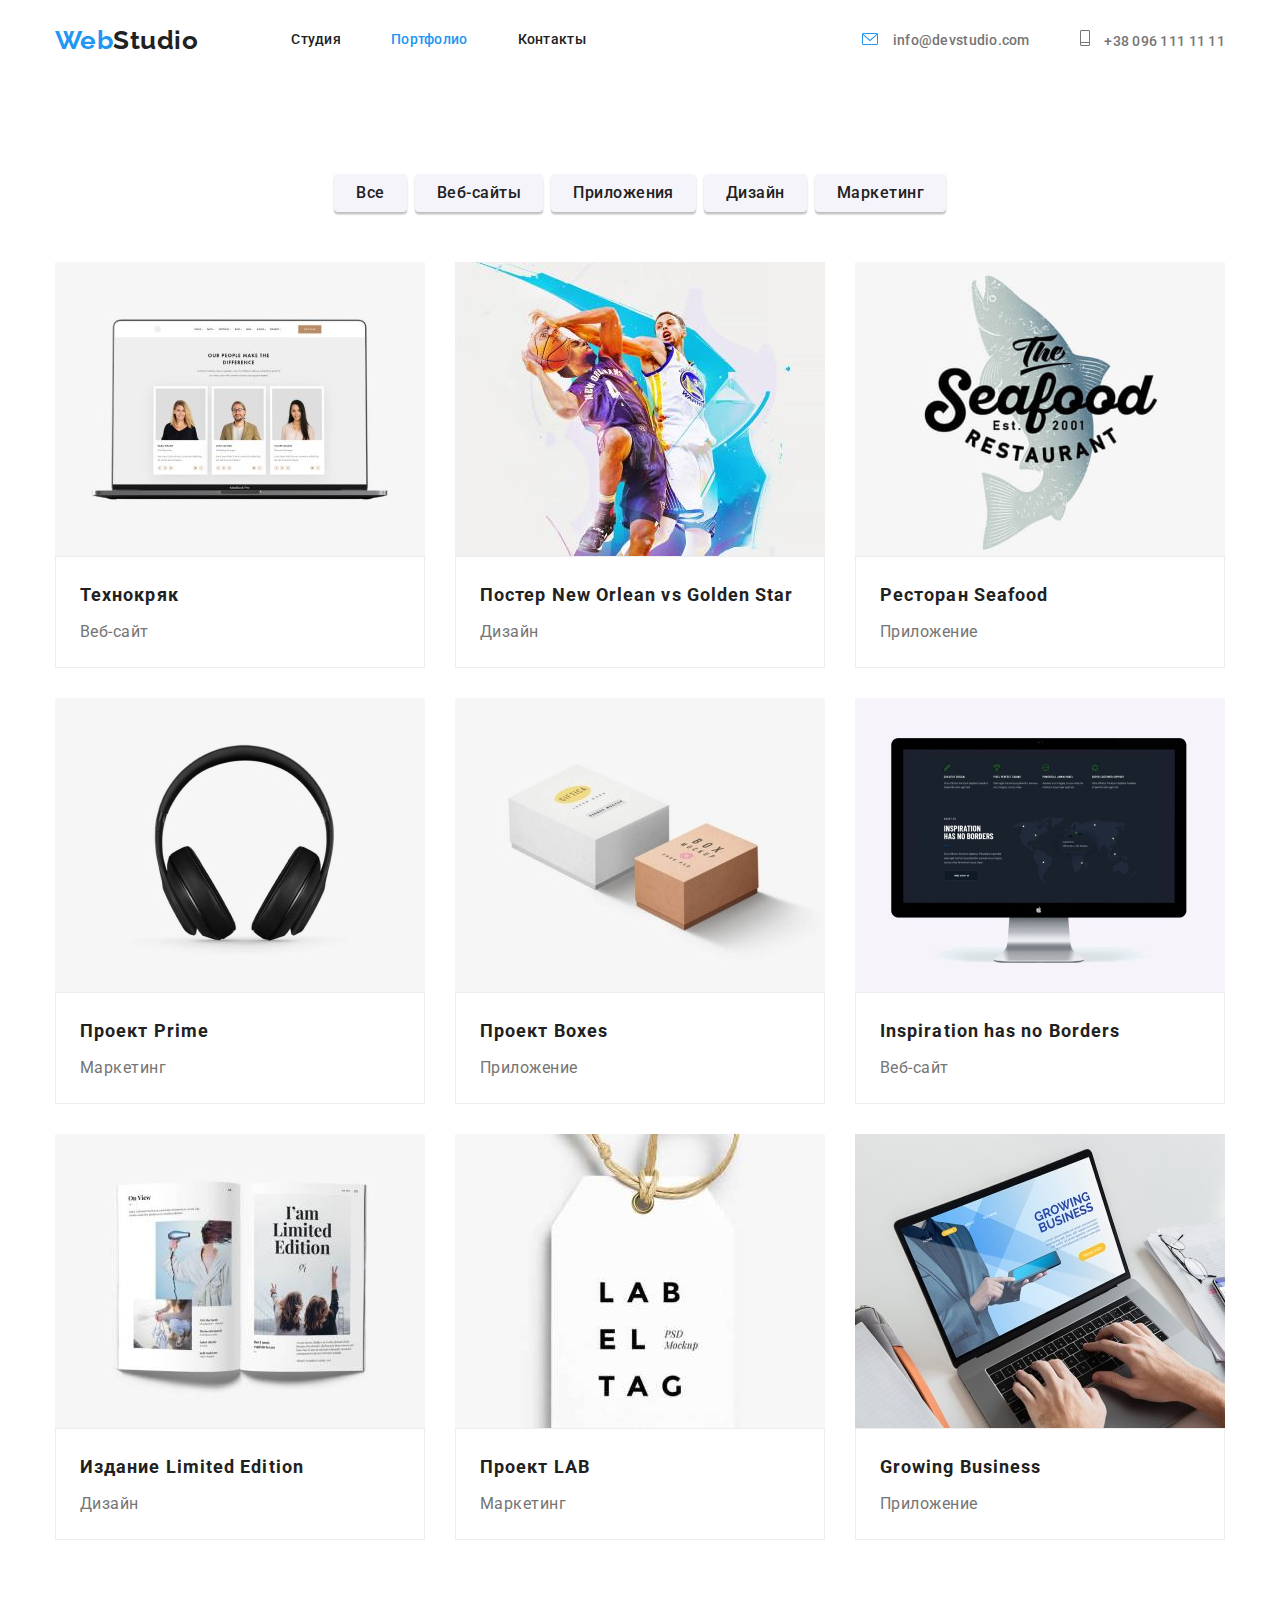
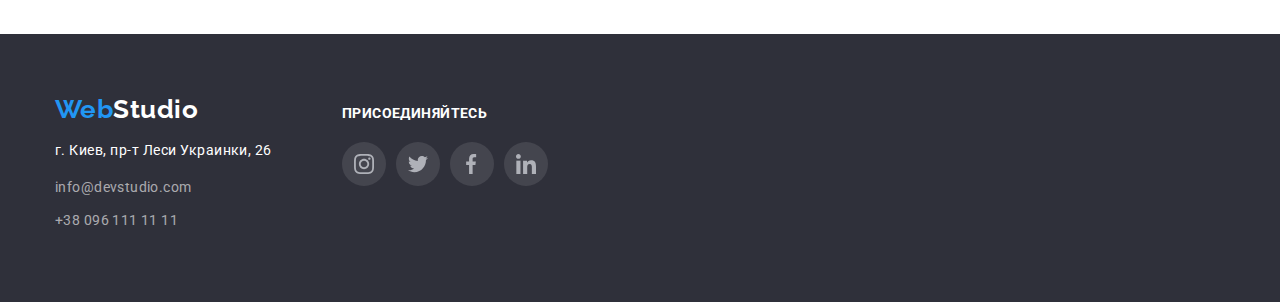
==== commit b30b8c9f: "Добавляет иконки" ====
--- a/portfolio.html
+++ b/portfolio.html
@@ -38,10 +38,10 @@
         <!-- Contacts -->
         <div class="contacts-container">
           <ul class="contacts contacts-info">
-            <li class="item">
+            <li class="item icon-mail">
               <a class="link" href="mailto:info@devstudio.com">info@devstudio.com</a>
             </li>
-            <li class="item">
+            <li class="item icon-phone">
               <a class="link" href="tel:+380961111111">+38 096 111 11 11</a>
             </li>
           </ul>
@@ -161,23 +161,42 @@
     </main>
     <!-- Footer -->
     <footer class="footer">
-      <div class="container">
-        <a class="logo footer-logo" href="./index.html"> <span class="title">Web</span>Studio </a>
-        <address>
-          <ul class="contacts page-footer">
-            <li class="item">
-              <p class="text">г. Киев, пр-т Леси Украинки, 26</p>
-            </li>
-            <li class="item">
-              <a class="link contacts-footer" href="mailto:info@devstudio.com"
-                >info@devstudio.com</a
-              >
-            </li>
-            <li class="item">
-              <a class="link contacts-footer" href="tel:380961111111">+38 096 111 11 11</a>
-            </li>
-          </ul>
-        </address>
+      <div class="container wrapper">
+        <div>
+          <a class="logo footer-logo" href="./index.html"> <span class="title">Web</span>Studio </a>
+          <address class="address">
+            <ul class="contacts page-footer">
+              <li class="item">
+                <p class="text">г. Киев, пр-т Леси Украинки, 26</p>
+              </li>
+              <li class="item">
+                <a class="link contacts-footer" href="mailto:info@devstudio.com"
+                  >info@devstudio.com</a
+                >
+              </li>
+              <li class="item">
+                <a class="link contacts-footer" href="tel:380961111111">+38 096 111 11 11</a>
+              </li>
+            </ul>
+          </address>
+        </div>
+        <div class="wrapper-social">
+          <h3 class="title">присоединяйтесь</h3>
+          <ul class="social-icons">
+            <li class="row">
+              <a class="link instagram" href=""></a>
+            </li>
+            <li class="row">
+              <a class="link twitter" href=""></a>
+            </li>
+            <li class="row">
+              <a class="link facebook" href=""></a>
+            </li>
+            <li class="row">
+              <a class="link linkedin" href=""></a>
+            </li>
+          </ul>
+        </div>
       </div>
     </footer>
   </body>
--- a/css/styles.css
+++ b/css/styles.css
@@ -29,7 +29,7 @@
 }
 
 .container {
-  width: 1230px;
+  width: 1200px;
   margin: 0 auto;
   padding-left: 15px;
   padding-right: 15px;
@@ -38,6 +38,10 @@
 
 /* Logo */
 
+.address {
+  display: flex;
+}
+
 .logo {
   font-family: Raleway, sans-serif;
   color: var(--title-text-color);
@@ -107,6 +111,7 @@
 
 .contacts-info {
   display: flex;
+  align-items: center;
 }
 
 .contacts-info .item + .item {
@@ -126,6 +131,27 @@
 .contacts .link:hover,
 .contacts .link:focus {
   color: var(--accent-color);
+}
+
+.contacts-info .item::before {
+  content: '';
+  display: inline-block;
+  margin-right: 10px;
+  background-repeat: no-repeat;
+
+  /* outline: 1px solid red; */
+}
+
+.icon-mail::before {
+  width: 16px;
+  height: 12px;
+  background-image: url('../images/mail.svg');
+}
+
+.icon-phone::before {
+  width: 10px;
+  height: 16px;
+  background-image: url('../images/phone.svg');
 }
 
 /* Hero  */
@@ -204,6 +230,41 @@
   padding-bottom: 94px;
 }
 
+.feature-list .item::before {
+  content: '';
+  display: block;
+  height: 120px;
+  width: 270px;
+  margin-bottom: 30px;
+  border-radius: 4px;
+
+  background-color: var(--secondary-bg-color);
+  background-repeat: no-repeat;
+  background-position: center;
+
+  /* outline: 1px solid red; */
+}
+
+.icon-aerial::before {
+  background-image: url('../images/aerial.svg');
+}
+
+.icon-clock::before {
+  background-image: url('../images/clock.svg');
+}
+
+.icon-laptop::before {
+  background-image: url('../images/diagram.svg');
+}
+
+.icon-aerial::before {
+  background-image: url('../images/aerial.svg');
+}
+
+.icon-astronaut::before {
+  background-image: url('../images/astronaut.svg');
+}
+
 .feature-list {
   display: flex;
 }
@@ -238,6 +299,7 @@
 
 /* Work examples */
 
+.title-customers,
 .work-title,
 .employees-list .title {
   margin-top: 0;
@@ -278,6 +340,8 @@
 }
 
 .employee-box .item {
+  padding-bottom: 30px;
+
   background-color: #ffffff;
   box-shadow: 0px 1px 3px rgba(0, 0, 0, 0.12), 0px 1px 1px rgba(0, 0, 0, 0.14),
     0px 2px 1px rgba(0, 0, 0, 0.2);
@@ -285,6 +349,11 @@
   border-radius: 0px 0px 4px 4px;
 }
 
+.employee-img {
+  display: block;
+  margin-bottom: 30px;
+}
+
 .employee-name {
   color: var(--title-text-color);
 
@@ -293,6 +362,9 @@
   line-height: 1.18;
 
   text-align: center;
+
+  margin-top: 0;
+  margin-bottom: 10px;
 }
 
 .employee-position {
@@ -300,6 +372,98 @@
   line-height: 1.18;
 
   text-align: center;
+  margin-top: 0;
+  margin-bottom: 16px;
+}
+
+.social-icons {
+  display: flex;
+  justify-content: center;
+}
+
+.social-icons .link::before {
+  content: '';
+  display: inline-block;
+  width: 44px;
+  height: 44px;
+  border-radius: 50%;
+  background-repeat: no-repeat;
+  background-position: center;
+  /* background-color: #2196f3; */
+  background-color: rgba(255, 255, 255, 0.1);
+}
+
+.social-icons .row:not(:last-child) {
+  margin-right: 10px;
+}
+
+.link.instagram::before {
+  background-image: url('../images/instagram.svg');
+}
+
+.link.twitter::before {
+  background-image: url('../images/twitter.svg');
+}
+
+.link.facebook::before {
+  background-image: url('../images/facebook.svg');
+}
+
+.link.linkedin::before {
+  background-image: url('../images/linkedin.svg');
+}
+
+/* Customers section */
+
+.customers {
+  padding-top: 94px;
+  padding-bottom: 94px;
+}
+
+.list-customers {
+  display: flex;
+}
+
+.list-customers .link::before {
+  content: '';
+  display: block;
+  width: 170px;
+  height: 92px;
+
+  border: 1px solid #afb1b8;
+  border-radius: 4px;
+
+  background-repeat: no-repeat;
+  background-position: center;
+  /* outline: 1px solid black; */
+}
+
+.list-customers .item:not(:last-child) {
+  margin-right: 30px;
+}
+
+.link.label-a::before {
+  background-image: url('../images/company.svg');
+}
+
+.link.label-b::before {
+  background-image: url('../images/company1.svg');
+}
+
+.link.label-c::before {
+  background-image: url('../images/company2.svg');
+}
+
+.link.label-d::before {
+  background-image: url('../images/company3.svg');
+}
+
+.link.label-e::before {
+  background-image: url('../images/company4.svg');
+}
+
+.link.label-f::before {
+  background-image: url('../images/company5.svg');
 }
 
 /* Footer styles */
@@ -339,6 +503,26 @@
   color: rgba(255, 255, 255, 0.6);
 }
 
+.wrapper {
+  display: flex;
+  align-items: baseline;
+}
+
+.wrapper-social {
+  margin-left: 70px;
+}
+
+.wrapper-social .title {
+  margin-top: 0;
+  margin-bottom: 20px;
+
+  font-size: 14px;
+  line-height: 1.14;
+  letter-spacing: 0.03em;
+  text-transform: uppercase;
+  color: #ffffff;
+}
+
 /* Portfolio Styles */
 
 /* Filters of the main content */
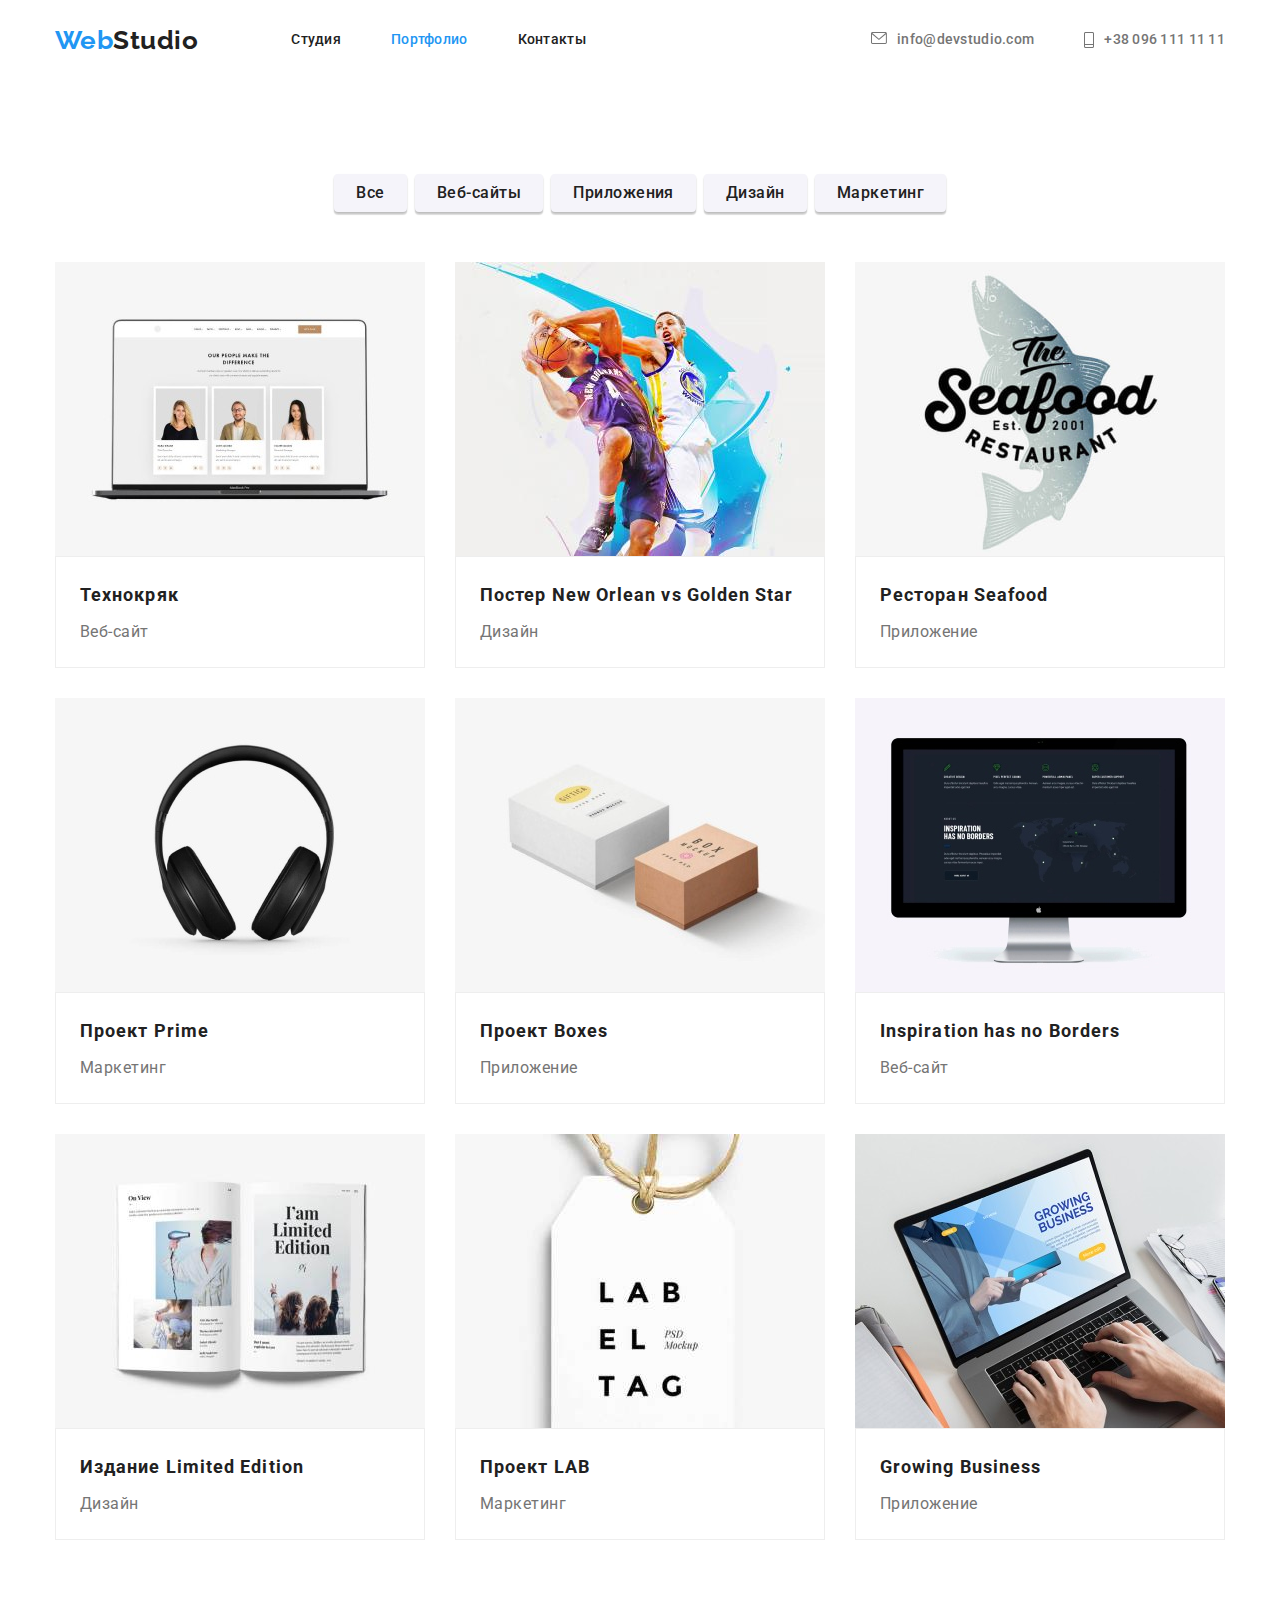
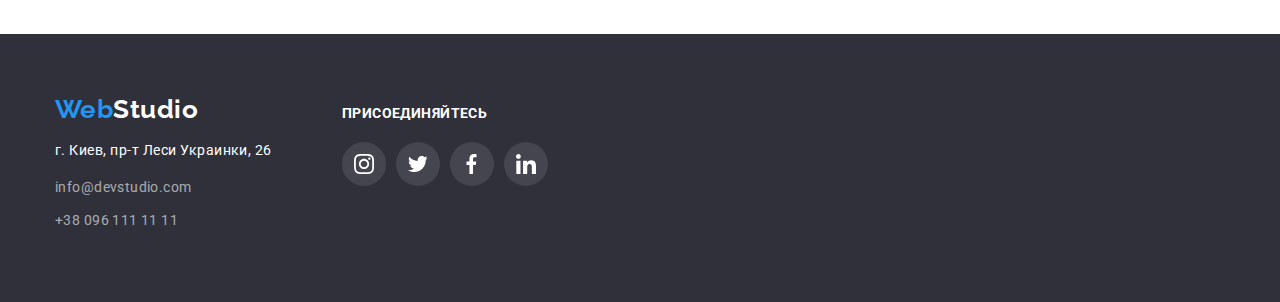
==== commit dc15f766: "Добавляет анимацию к иконкам" ====
--- a/portfolio.html
+++ b/portfolio.html
@@ -39,12 +39,22 @@
         <div class="contacts-container">
           <ul class="contacts contacts-info">
             <li class="item icon-mail">
-              <a class="link" href="mailto:info@devstudio.com">info@devstudio.com</a>
+                <a class="link tag" href="mailto:info@devstudio.com">
+                    <svg class="icon" width="16" height="12">
+                        <use href="./images/symbol-defs.svg#icon-mail"></use>
+                    </svg>
+                    info@devstudio.com
+                </a>
             </li>
             <li class="item icon-phone">
-              <a class="link" href="tel:+380961111111">+38 096 111 11 11</a>
-            </li>
-          </ul>
+                <a class="link tag tel" href="tel:+380961111111">
+                    <svg class="icon" width="10" height="16">
+                        <use href="./images/symbol-defs.svg#icon-phone"></use>
+                    </svg>
+                    +38 096 111 11 11
+                </a>
+            </li>
+        </ul>
         </div>
       </div>
     </header>
@@ -183,19 +193,35 @@
         <div class="wrapper-social">
           <h3 class="title">присоединяйтесь</h3>
           <ul class="social-icons">
-            <li class="row">
-              <a class="link instagram" href=""></a>
-            </li>
-            <li class="row">
-              <a class="link twitter" href=""></a>
-            </li>
-            <li class="row">
-              <a class="link facebook" href=""></a>
-            </li>
-            <li class="row">
-              <a class="link linkedin" href=""></a>
-            </li>
-          </ul>
+            <li class="footer-row">
+                <a class="link socials" href="">
+                    <svg class="icon" width="20" height="20">
+                        <use href="./images/symbol-defs.svg#icon-instagram"></use>
+                    </svg>
+                </a>
+            </li>
+            <li class="footer-row">
+                <a class="link socials" href="">
+                    <svg class="icon" width="20" height="20">
+                        <use href="./images/symbol-defs.svg#icon-twitter"></use>
+                    </svg>
+                </a>
+            </li>
+            <li class="footer-row">
+                <a class="link socials" href="">
+                    <svg class="icon" width="20" height="20">
+                        <use href="./images/symbol-defs.svg#icon-facebook"></use>
+                    </svg>
+                </a>
+            </li>
+            <li class="footer-row">
+                <a class="link socials" href="">
+                    <svg class="icon" width="20" height="20">
+                        <use href="./images/symbol-defs.svg#icon-linkedin"></use>
+                    </svg>
+                </a>
+            </li>
+        </ul>
         </div>
       </div>
     </footer>
--- a/css/styles.css
+++ b/css/styles.css
@@ -119,7 +119,11 @@
 }
 
 .contacts .link {
+  display: flex;
+  align-items: baseline;
+
   color: var(--primary-text-color);
+  fill: var(--primary-text-color);
   text-decoration: none;
 
   font-weight: 500;
@@ -128,31 +132,39 @@
   letter-spacing: 0.02em;
 }
 
+.link.tel {
+  display: flex;
+  align-items: center;
+}
+
+.tag .icon {
+  margin-right: 10px;
+}
+
 .contacts .link:hover,
 .contacts .link:focus {
   color: var(--accent-color);
-}
-
-.contacts-info .item::before {
+  fill: var(--accent-color);
+}
+
+/* .item .link::before {
   content: '';
   display: inline-block;
   margin-right: 10px;
   background-repeat: no-repeat;
-
-  /* outline: 1px solid red; */
-}
-
-.icon-mail::before {
+} */
+
+/* .link.tag::before {
   width: 16px;
   height: 12px;
   background-image: url('../images/mail.svg');
-}
-
-.icon-phone::before {
+} */
+
+/* .icon-phone::before {
   width: 10px;
   height: 16px;
   background-image: url('../images/phone.svg');
-}
+} */
 
 /* Hero  */
 
@@ -230,7 +242,11 @@
   padding-bottom: 94px;
 }
 
-.feature-list .item::before {
+/* Another way to add icons on the page is using "::before".
+But in this case, need to load pictures as independent files,
+and this is not very good for optimization.  */
+
+/* .feature-list .item::before {
   content: '';
   display: block;
   height: 120px;
@@ -241,12 +257,11 @@
   background-color: var(--secondary-bg-color);
   background-repeat: no-repeat;
   background-position: center;
-
-  /* outline: 1px solid red; */
-}
-
-.icon-aerial::before {
-  background-image: url('../images/aerial.svg');
+} */
+
+
+/* .icon-aerial::before {
+  background-image: url('../images/antenna.svg');
 }
 
 .icon-clock::before {
@@ -257,16 +272,26 @@
   background-image: url('../images/diagram.svg');
 }
 
-.icon-aerial::before {
-  background-image: url('../images/aerial.svg');
-}
-
 .icon-astronaut::before {
   background-image: url('../images/astronaut.svg');
-}
+} */
 
 .feature-list {
   display: flex;
+  margin-bottom: 94px;
+  /* outline: 1px solid tomato; */
+}
+
+.thumb {
+  background-color: #F5F4FA;
+  border-radius: 4px;
+  padding: 25px 102px;
+  margin-bottom: 30px;
+}
+
+.thumb .icon {
+  width: 70px;
+  height: 70px;
 }
 
 .feature-list .item:not(:first-child) {
@@ -291,7 +316,7 @@
 
 .feature-list .text {
   margin-top: 0;
-  margin-bottom: 94px;
+  margin-bottom: 0;
 
   font-size: 14px;
   line-height: 1.71;
@@ -381,7 +406,31 @@
   justify-content: center;
 }
 
-.social-icons .link::before {
+.row .link {
+  display: flex;
+  justify-content: center;
+  align-items: center;
+  width: 44px;
+  height: 44px;
+  border-radius: 50%;
+  fill: #AFB1B8;
+  /* outline: 1px solid red; */
+}
+
+.social-icons .row:not(:last-child) {
+  margin-right: 10px;
+}
+
+.footer-row .link:hover,
+.footer-row .link:focus,
+.row .link:hover,
+.row .link:focus {
+  background-color: var(--accent-color);
+  fill: var(--primary-white-color);
+}
+
+
+/* .social-icons .link::before {
   content: '';
   display: inline-block;
   width: 44px;
@@ -389,15 +438,14 @@
   border-radius: 50%;
   background-repeat: no-repeat;
   background-position: center;
-  /* background-color: #2196f3; */
   background-color: rgba(255, 255, 255, 0.1);
-}
-
-.social-icons .row:not(:last-child) {
+} */
+
+/* .social-icons .row:not(:last-child) {
   margin-right: 10px;
-}
-
-.link.instagram::before {
+} */
+
+/* .link.instagram::before {
   background-image: url('../images/instagram.svg');
 }
 
@@ -411,7 +459,9 @@
 
 .link.linkedin::before {
   background-image: url('../images/linkedin.svg');
-}
+} */
+
+
 
 /* Customers section */
 
@@ -424,17 +474,20 @@
   display: flex;
 }
 
-.list-customers .link::before {
-  content: '';
-  display: block;
+.list-customers .link {
+  display: flex;
+  justify-content: center;
+  align-items: center;
   width: 170px;
   height: 92px;
 
   border: 1px solid #afb1b8;
   border-radius: 4px;
 
-  background-repeat: no-repeat;
-  background-position: center;
+  fill: #AFB1B8;
+
+  /* background-repeat: no-repeat; */
+  /* background-position: center; */
   /* outline: 1px solid black; */
 }
 
@@ -442,7 +495,12 @@
   margin-right: 30px;
 }
 
-.link.label-a::before {
+.label:hover {
+  border-color: var(--accent-color);
+  fill: var(--accent-color);
+}
+
+/* .link.label-a::before {
   background-image: url('../images/company.svg');
 }
 
@@ -464,7 +522,7 @@
 
 .link.label-f::before {
   background-image: url('../images/company5.svg');
-}
+} */
 
 /* Footer styles */
 
@@ -523,6 +581,25 @@
   color: #ffffff;
 }
 
+.footer-row .link {
+  display: flex;
+  justify-content: center;
+  align-items: center;
+  width: 44px;
+  height: 44px;
+  border-radius: 50%;
+  fill: var(--primary-white-color);
+  /* outline: 1px solid red; */
+}
+
+.social-icons .footer-row:not(:last-child) {
+  margin-right: 10px;
+}
+
+.link.socials {
+  background-color: rgba(255, 255, 255, 0.1);
+}
+
 /* Portfolio Styles */
 
 /* Filters of the main content */
